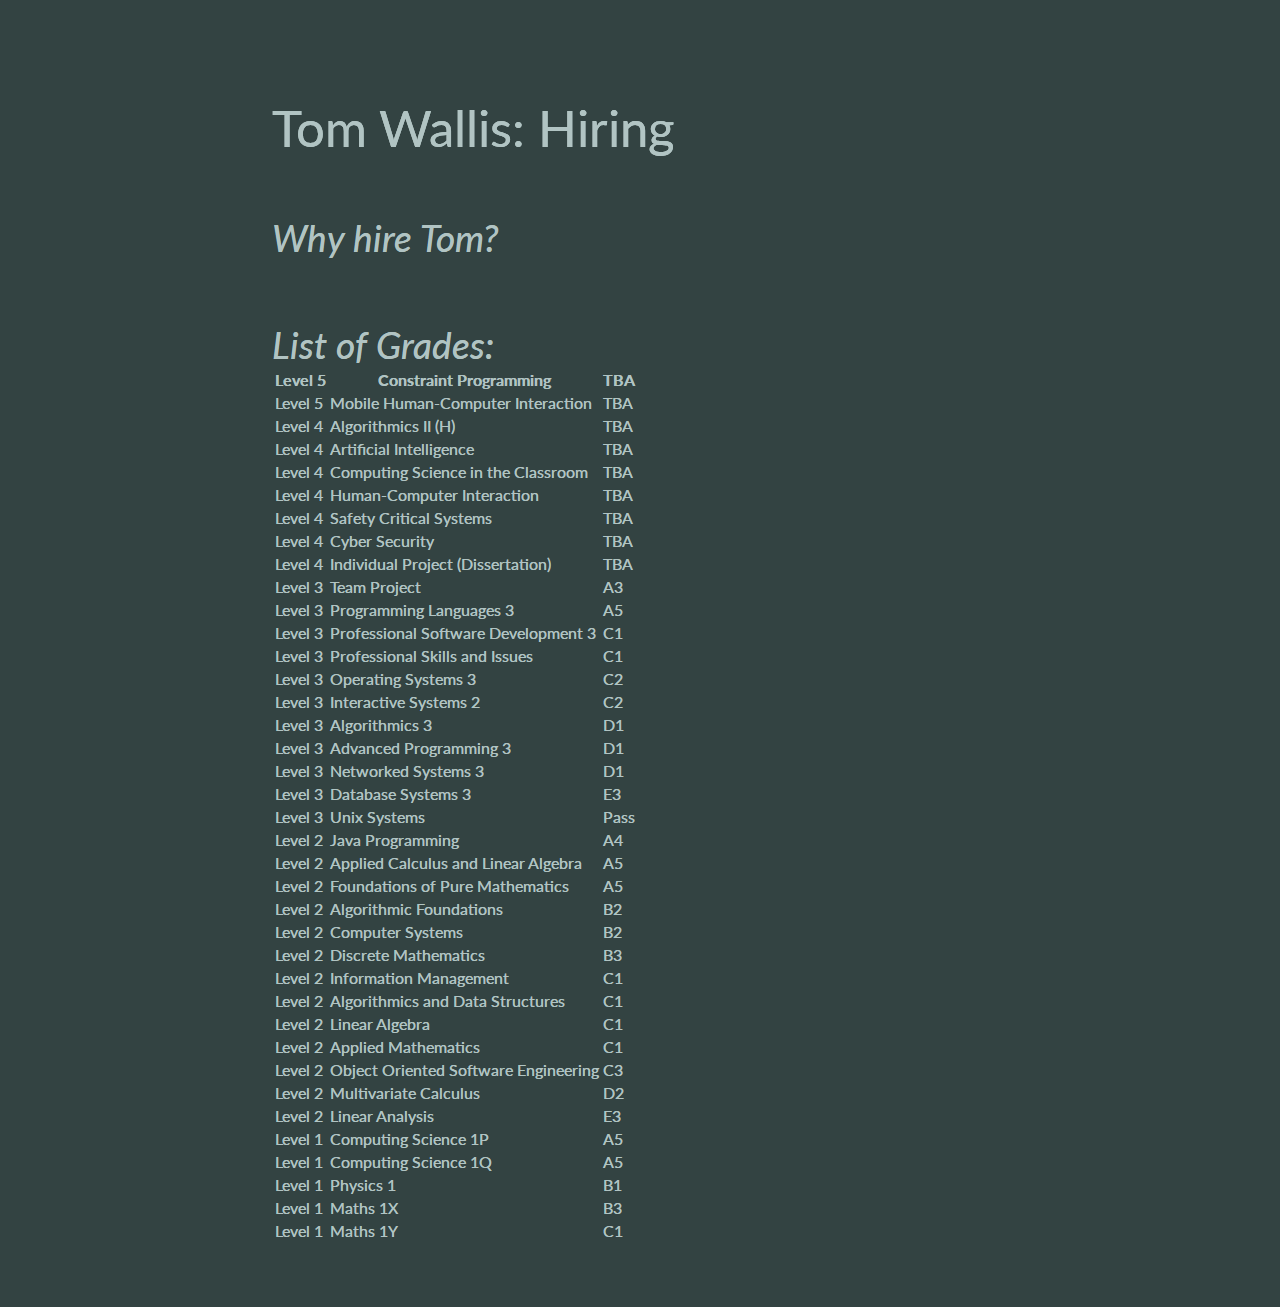
==== hiring.html @ 129db3c4 "Added basic hiring page" ====
<html>
	<head>
		<title>Tom Wallis: Hiring</title>
<link href='https://fonts.googleapis.com/css?family=Lato:400,300,400italic' rel='stylesheet' type='text/css'>
<link rel="stylesheet" type="text/css" href="cssagor.css"/>
	</head>
	<body>
		<h1>Tom Wallis: Hiring</h1>
		<h2>Why hire Tom?</h2>

		<h2>List of Grades:</h2>
<table>
  <tr>
    <th>Level 5</th>
    <th>Constraint Programming</th>
    <th>TBA</th>
  </tr>
  <tr>
    <td>Level 5</td>
    <td>Mobile Human-Computer Interaction</td>
    <td>TBA</td>
  </tr>
  <tr>
    <td>Level 4</td>
    <td>Algorithmics II (H)</td>
    <td>TBA</td>
  </tr>
  <tr>
    <td>Level 4</td>
    <td>Artificial Intelligence</td>
    <td>TBA</td>
  </tr>
  <tr>
    <td>Level 4</td>
    <td>Computing Science in the Classroom</td>
    <td>TBA</td>
  </tr>
  <tr>
    <td>Level 4</td>
    <td>Human-Computer Interaction</td>
    <td>TBA</td>
  </tr>
  <tr>
    <td>Level 4</td>
    <td>Safety Critical Systems</td>
    <td>TBA</td>
  </tr>
  <tr>
    <td>Level 4</td>
    <td>Cyber Security</td>
    <td>TBA</td>
  </tr>
  <tr>
    <td>Level 4</td>
    <td>Individual Project (Dissertation)</td>
    <td>TBA</td>
  </tr>
  <tr>
    <td>Level 3</td>
    <td>Team Project</td>
    <td>A3</td>
  </tr>
  <tr>
    <td>Level 3</td>
    <td>Programming Languages 3</td>
    <td>A5</td>
  </tr>
  <tr>
    <td>Level 3</td>
    <td>Professional Software Development 3</td>
    <td>C1</td>
  </tr>
  <tr>
    <td>Level 3</td>
    <td>Professional Skills and Issues</td>
    <td>C1</td>
  </tr>
  <tr>
    <td>Level 3</td>
    <td>Operating Systems 3</td>
    <td>C2</td>
  </tr>
  <tr>
    <td>Level 3</td>
    <td>Interactive Systems 2</td>
    <td>C2</td>
  </tr>
  <tr>
    <td>Level 3</td>
    <td>Algorithmics 3</td>
    <td>D1</td>
  </tr>
  <tr>
    <td>Level 3</td>
    <td>Advanced Programming 3</td>
    <td>D1</td>
  </tr>
  <tr>
    <td>Level 3</td>
    <td>Networked Systems 3</td>
    <td>D1</td>
  </tr>
  <tr>
    <td>Level 3</td>
    <td>Database Systems 3</td>
    <td>E3</td>
  </tr>
  <tr>
    <td>Level 3</td>
    <td>Unix Systems</td>
    <td>Pass</td>
  </tr>
  <tr>
    <td>Level 2</td>
    <td>Java Programming</td>
    <td>A4</td>
  </tr>
  <tr>
    <td>Level 2</td>
    <td>Applied Calculus and Linear Algebra</td>
    <td>A5</td>
  </tr>
  <tr>
    <td>Level 2</td>
    <td>Foundations of Pure Mathematics</td>
    <td>A5</td>
  </tr>
  <tr>
    <td>Level 2</td>
    <td>Algorithmic Foundations</td>
    <td>B2</td>
  </tr>
  <tr>
    <td>Level 2</td>
    <td>Computer Systems</td>
    <td>B2</td>
  </tr>
  <tr>
    <td>Level 2</td>
    <td>Discrete Mathematics</td>
    <td>B3</td>
  </tr>
  <tr>
    <td>Level 2</td>
    <td>Information Management</td>
    <td>C1</td>
  </tr>
  <tr>
    <td>Level 2</td>
    <td>Algorithmics and Data Structures</td>
    <td>C1</td>
  </tr>
  <tr>
    <td>Level 2</td>
    <td>Linear Algebra</td>
    <td>C1</td>
  </tr>
  <tr>
    <td>Level 2</td>
    <td>Applied Mathematics</td>
    <td>C1</td>
  </tr>
  <tr>
    <td>Level 2</td>
    <td>Object Oriented Software Engineering</td>
    <td>C3</td>
  </tr>
  <tr>
    <td>Level 2</td>
    <td>Multivariate Calculus</td>
    <td>D2</td>
  </tr>
  <tr>
    <td>Level 2</td>
    <td>Linear Analysis</td>
    <td>E3</td>
  </tr>
  <tr>
    <td>Level 1</td>
    <td>Computing Science 1P</td>
    <td>A5</td>
  </tr>
  <tr>
    <td>Level 1</td>
    <td>Computing Science 1Q</td>
    <td>A5</td>
  </tr>
  <tr>
    <td>Level 1</td>
    <td>Physics 1</td>
    <td>B1</td>
  </tr>
  <tr>
    <td>Level 1</td>
    <td>Maths 1X</td>
    <td>B3</td>
  </tr>
  <tr>
    <td>Level 1</td>
    <td>Maths 1Y</td>
    <td>C1</td>
  </tr>
</table>
	</body>
</html>
---- cssagor.css ----
body {
	font-weight: normal;
	font-style: normal;
	text-shadow: 0px 0px;
	margin-top: 67px;
	margin-left: 5%;
	background-color: #334342;
	color: #b1c4c3;
	text-align: left;
  box-sizing: border-box;
	font-size: 1em;
	font-family: "Lato", "et-book", Helvetica, sans-serif;
  line-height: 1.4;
  width: 48em;
  margin: 4em auto;
  max-width: 100%;
  padding-left: 1em;
  padding-right: 1em
}

a:link {color: #b1c4c3; text-decoration: underline}
a:visited {color: #b1c4c3; text-decoration: none}
a:active {color: #b1c4c3; text-decoration: none}
a:hover {color: #d3dddd;}

p {
	color: #85a2a0;
	font-size: 15px;
}

li {
	list-style: none;
	line-height: 1.5em;
}

.descriptor {
	font-weight: 400;
}

h1 {
	font-weight: 300;
}

* {
  margin: 0
}

html {
  -webkit-font-smoothing: antialiased;
  -moz-osx-font-smoothing: grayscale;
  text-rendering: optimizeLegibility;
}

@media (max-width: 786px) {
  html {
    font-size: 1em
  }

  body {
    margin: 2em auto
  }
}

@media (min-width: 786px) {
	hr {
		width: 40em;
		align: center;
	}
}

*, *:after, *:before, input {
  font-family: inherit;
  box-sizing: inherit
}

h1, h2 {
  font-weight: 400;
  line-height: 1.2;
  margin-top: 2em;
  margin-bottom: 0
}

h1 {
  font-size: 3.2em;
  line-height: 1;
  margin-top: 2em;
  margin-bottom: .5em
}

@media (max-width: 786px) {
  h1 {
    margin-top: 0
  }
}

h2 {
  font-style: italic;
  font-size: 2.3em;
  margin-top: 1.7em;
}

p, ol, dl, ul, li {
  font-size: 18px;
  margin-top: 1.3em;
  margin-bottom: 1.3em;
}
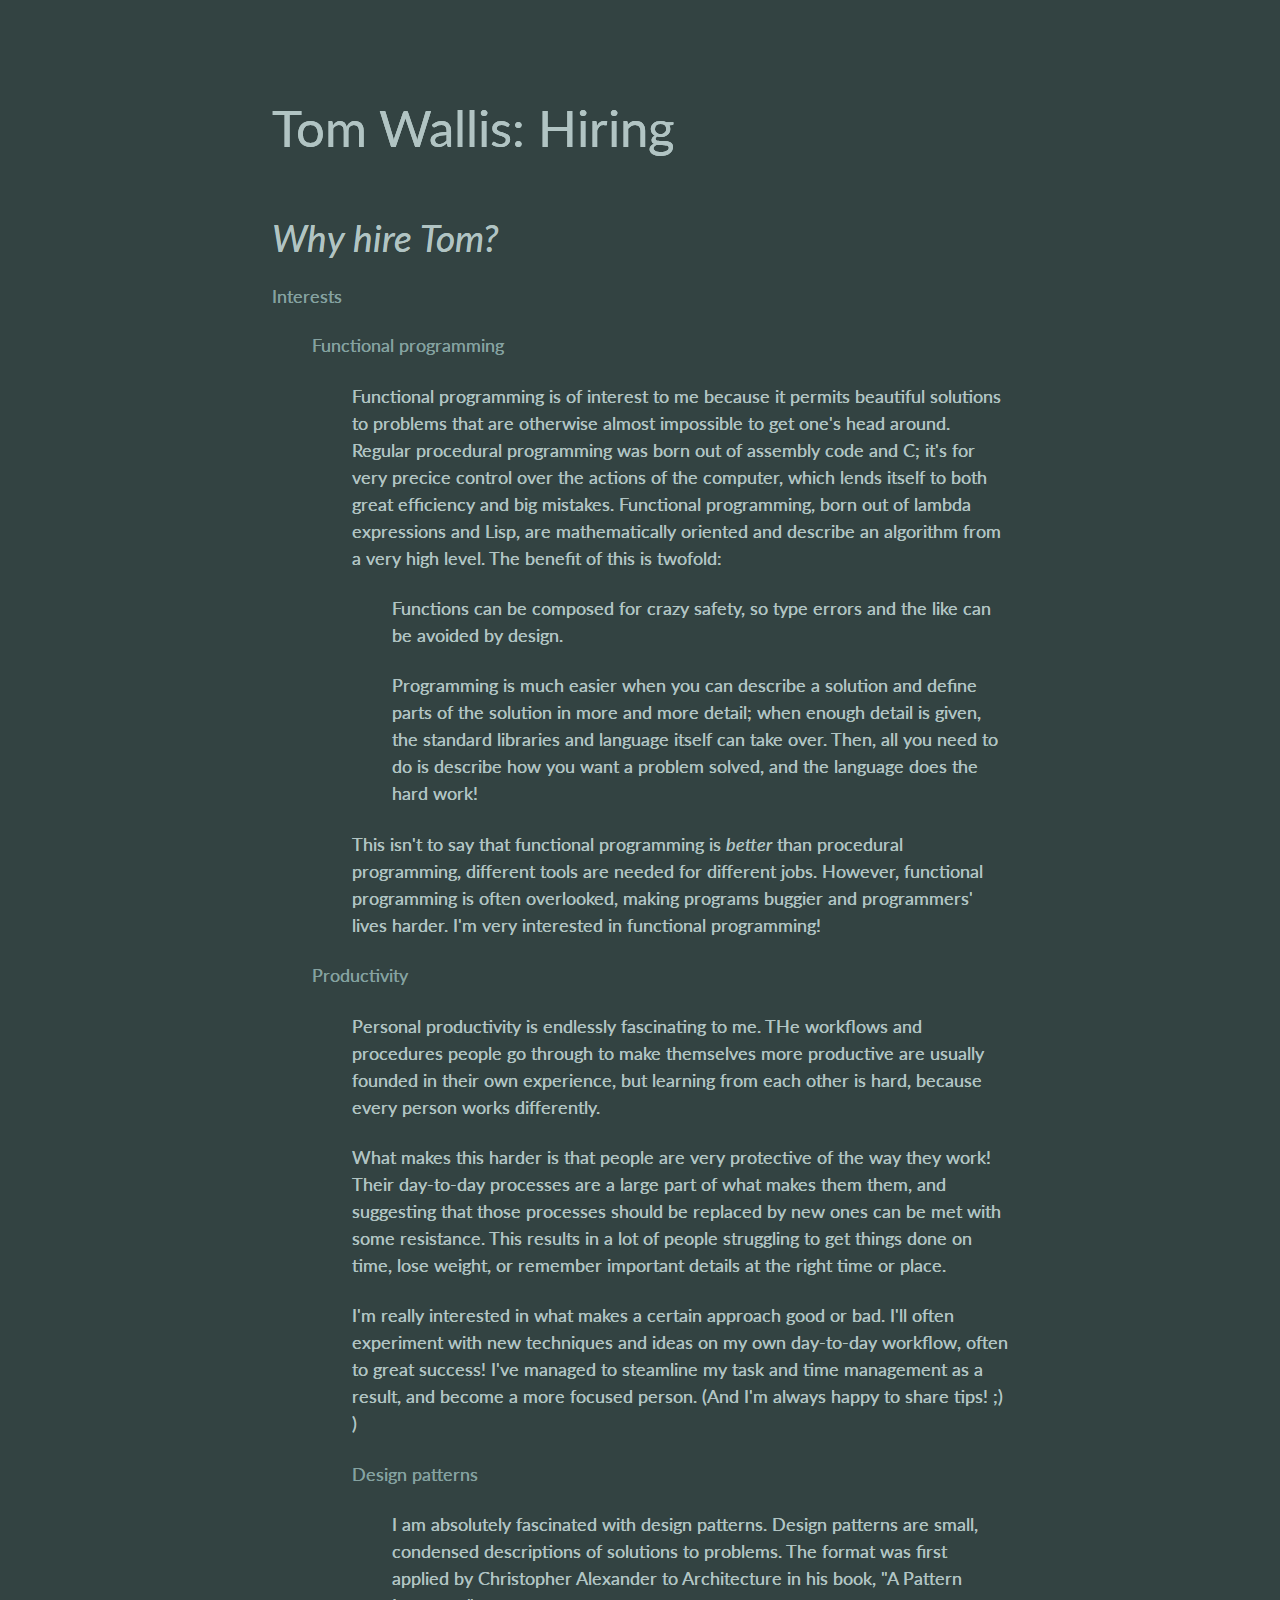
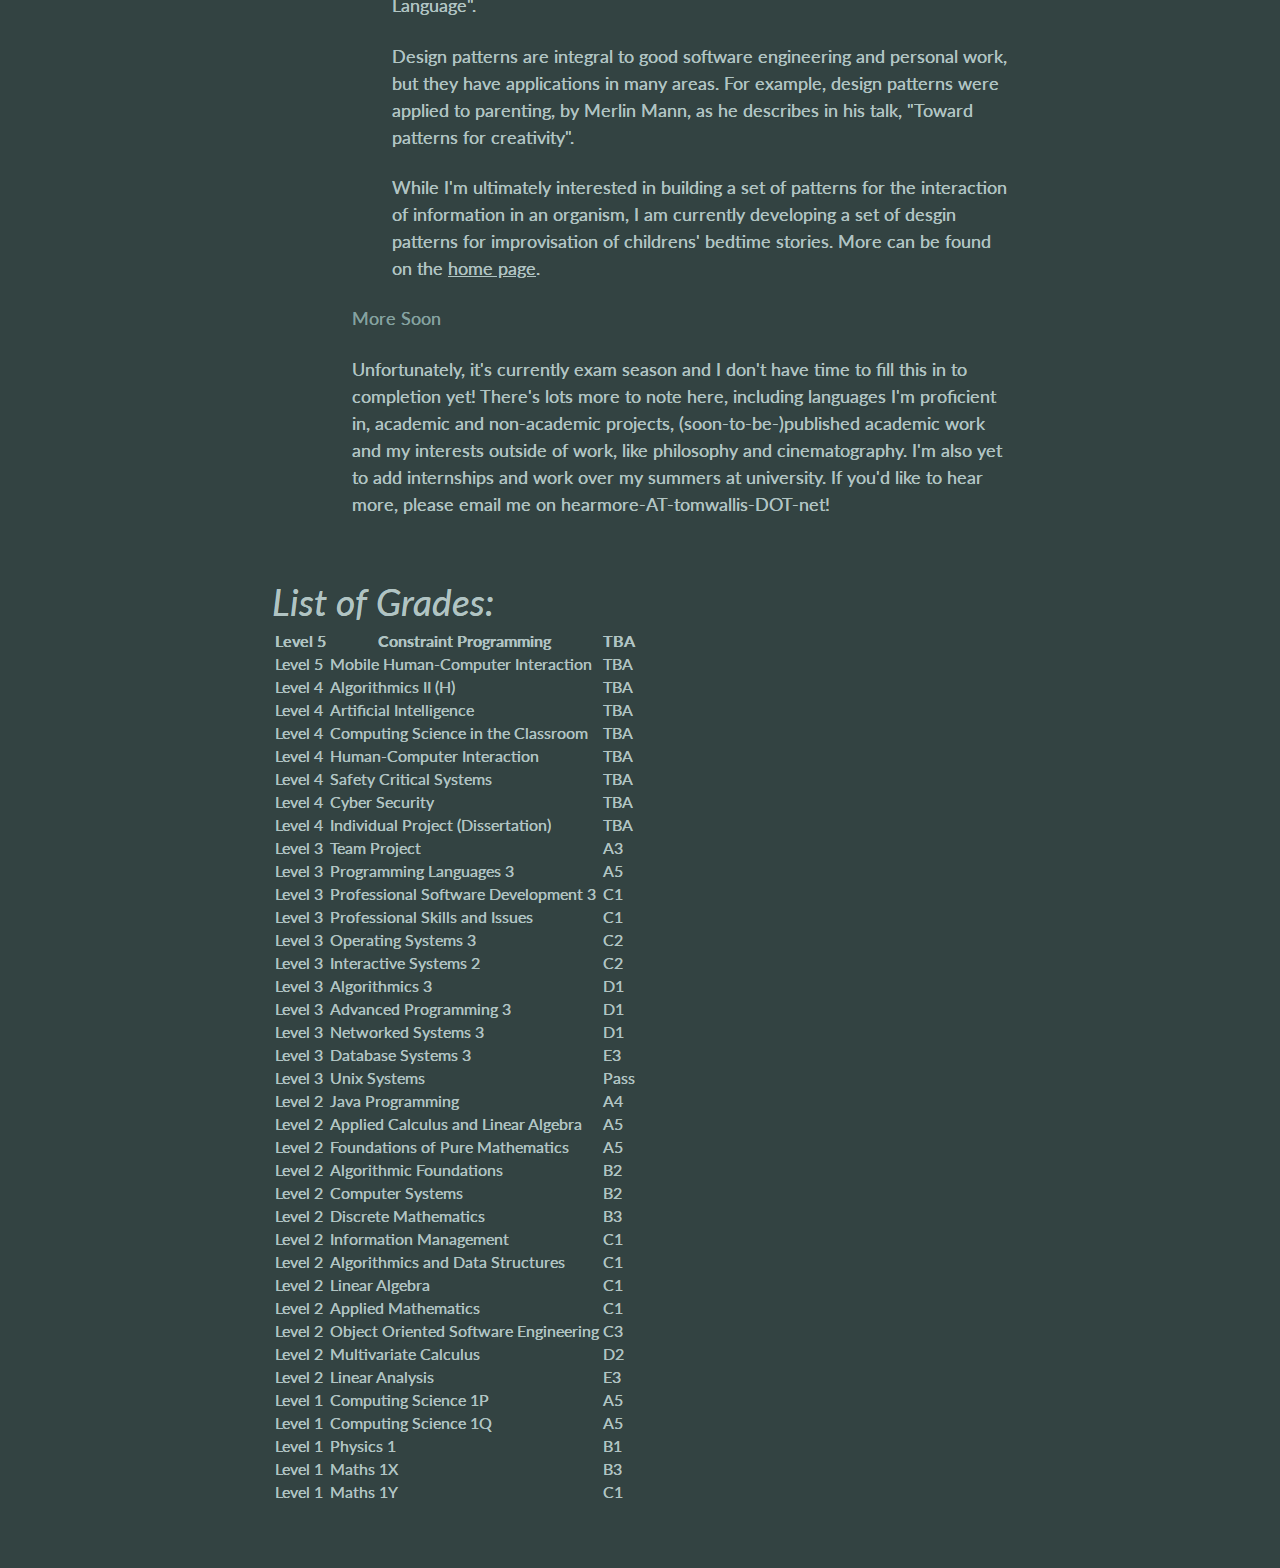
==== commit e4447f32: "Filled out hiring page, link to cv and hiring page" ====
--- a/hiring.html
+++ b/hiring.html
@@ -7,9 +7,49 @@
 	<body>
 		<h1>Tom Wallis: Hiring</h1>
 		<h2>Why hire Tom?</h2>
-
+		<p class="category">Interests</p>
+		<ul>
+			<li>
+			<p class="descriptor">Functional programming</p>
+			<ul><li>Functional programming is of interest to me because it permits beautiful solutions to problems that are otherwise almost impossible to get one's head around. <br/>Regular procedural programming was born out of assembly code and C; it's for very precice control over the actions of the computer, which lends itself to both great efficiency and big mistakes. Functional programming, born out of lambda expressions and Lisp, are mathematically oriented and describe an algorithm from a very high level. The benefit of this is twofold:</li>
+				<li><ol>
+					<li>Functions can be composed for crazy safety, so type errors and the like can be avoided by design.</li>
+					<li>Programming is much easier when you can describe a solution and define parts of the solution in more and more detail; when enough detail is given, the standard libraries and language itself can take over. Then, all you need to do is describe how you want a problem solved, and the language does the hard work!</li>
+				</ol></li>
+				<li>This isn't to say that functional programming is <i>better</i> than procedural programming, different tools are needed for different jobs. However, functional programming is often overlooked, making programs buggier and programmers' lives harder. I'm very interested in functional programming!</li>
+			</ul>
+			</li>
+			<li>
+			<p class="descriptor">Productivity</p>
+			<ul>
+				<li>Personal productivity is endlessly fascinating to me. THe workflows and procedures people go through to make themselves more productive are usually founded in their own experience, but learning from each other is hard, because every person works differently. </li>
+				<li>What makes this harder is that people are very protective of the way they work! Their day-to-day processes are a large part of what makes them them, and suggesting that those processes should be replaced by new ones can be met with some resistance. This results in a lot of people struggling to get things done on time, lose weight, or remember important details at the right time or place.</li>
+				<li>I'm really interested in what makes a certain approach good or bad. I'll often experiment with new techniques and ideas on my own day-to-day workflow, often to great success! I've managed to steamline my task and time management as a result, and become a more focused person. (And I'm always happy to share tips! ;) )</li>
+			</ul>
+			</li>
+			<li>
+			<ul>
+				<li>
+				<p class="descriptor">Design patterns</p>
+				</li>
+				<li>
+				<ul>
+					<li>I am absolutely fascinated with design patterns. Design patterns are small, condensed descriptions of solutions to problems. The format was first applied by Christopher Alexander to Architecture in his book, "A Pattern Language".</li>
+					<li>Design patterns are integral to good software engineering and personal work, but they have applications in many areas. For example, design patterns were applied to parenting, by Merlin Mann, as he describes in his talk, "Toward patterns for creativity".</li>
+					<li>While I'm ultimately interested in building a set of patterns for the interaction of information in an organism, I am currently developing a set of desgin patterns for improvisation of childrens' bedtime stories. More can be found on the <a href="http://tomwallis.net/">home page</a>.</li>
+				</ul>
+			</ul>
+			</li>
+			<li>
+			<ul>
+				<li><p class="descriptor">More Soon</p></li>
+				<li>Unfortunately, it's currently exam season and I don't have time to fill this in to completion yet! There's lots more to note here, including languages I'm proficient in, academic and non-academic projects, (soon-to-be-)published academic work and my interests outside of work, like philosophy and cinematography. I'm also yet to add internships and work over my summers at university. If you'd like to hear more, please email me on hearmore-AT-tomwallis-DOT-net!</li>
+			</ul>
+			</li>
+		</ul>
 		<h2>List of Grades:</h2>
 <table>
+	<tr><td></td></tr>
   <tr>
     <th>Level 5</th>
     <th>Constraint Programming</th>
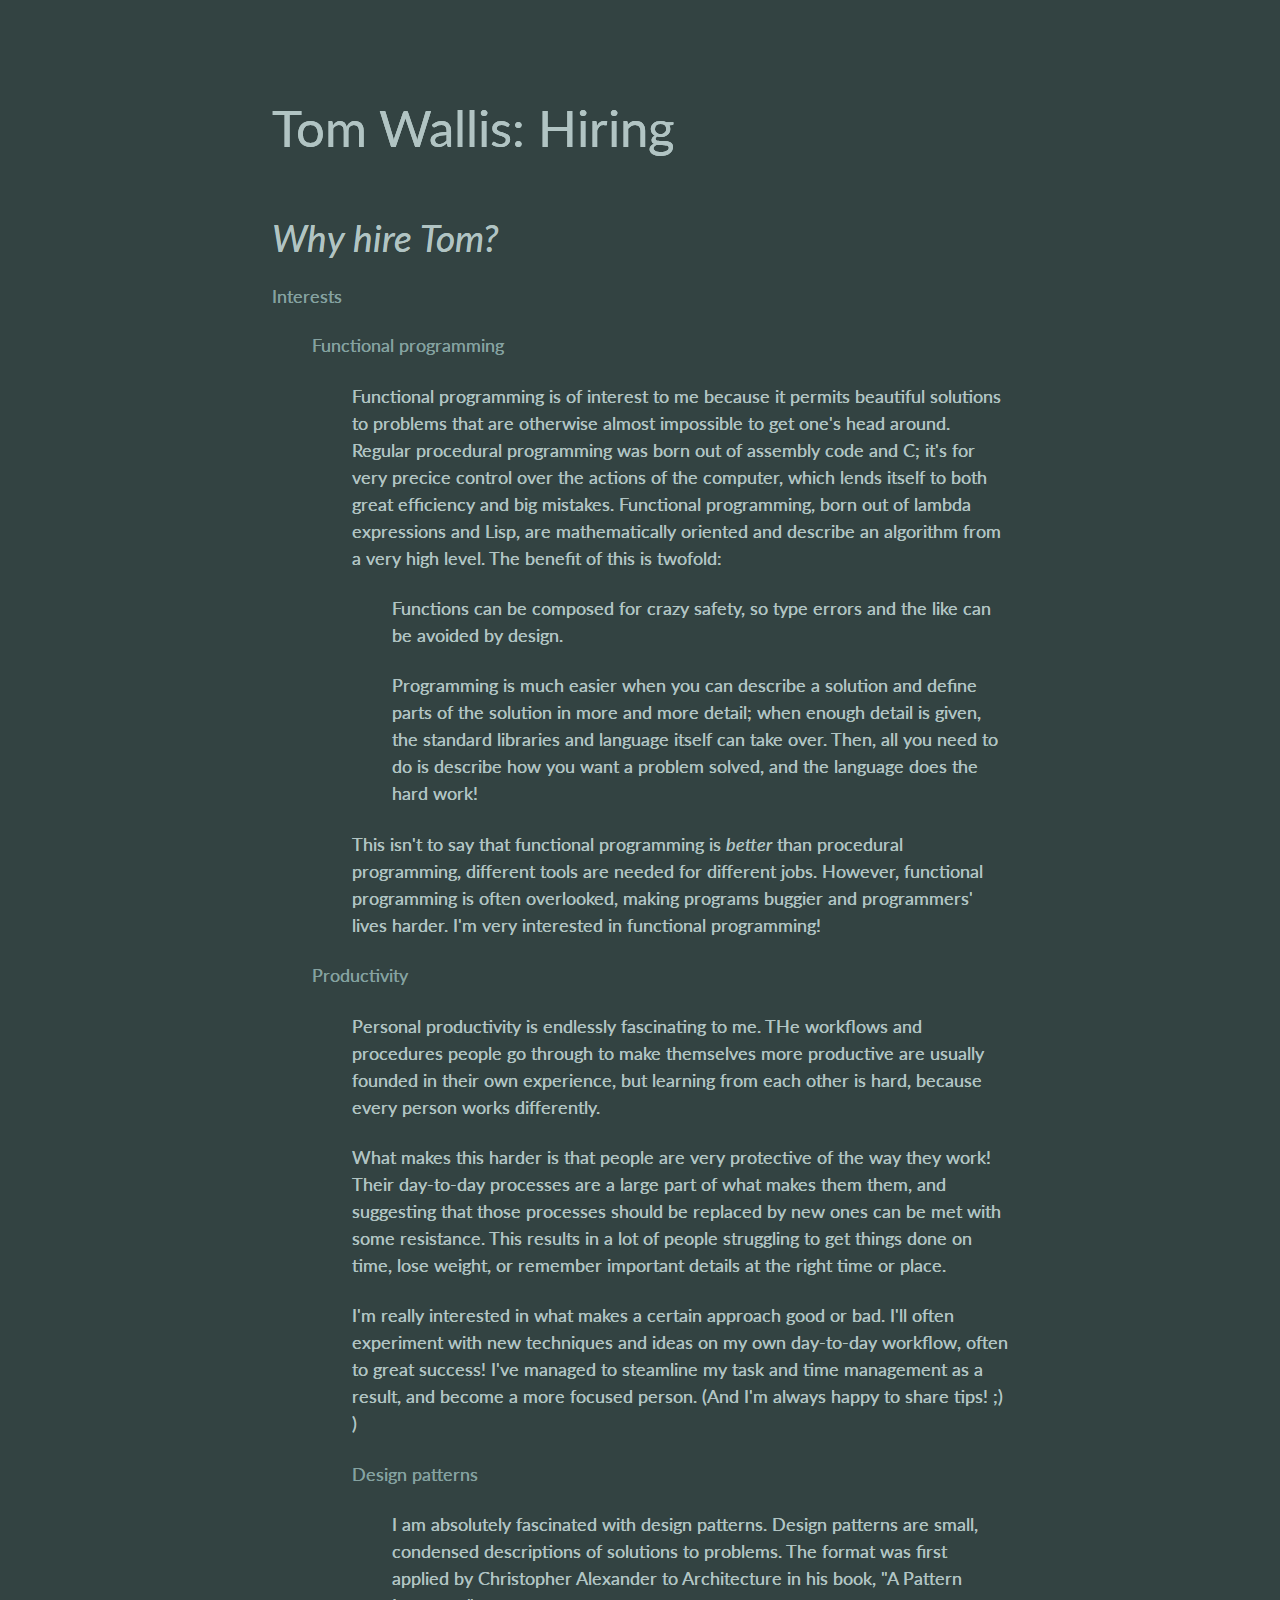
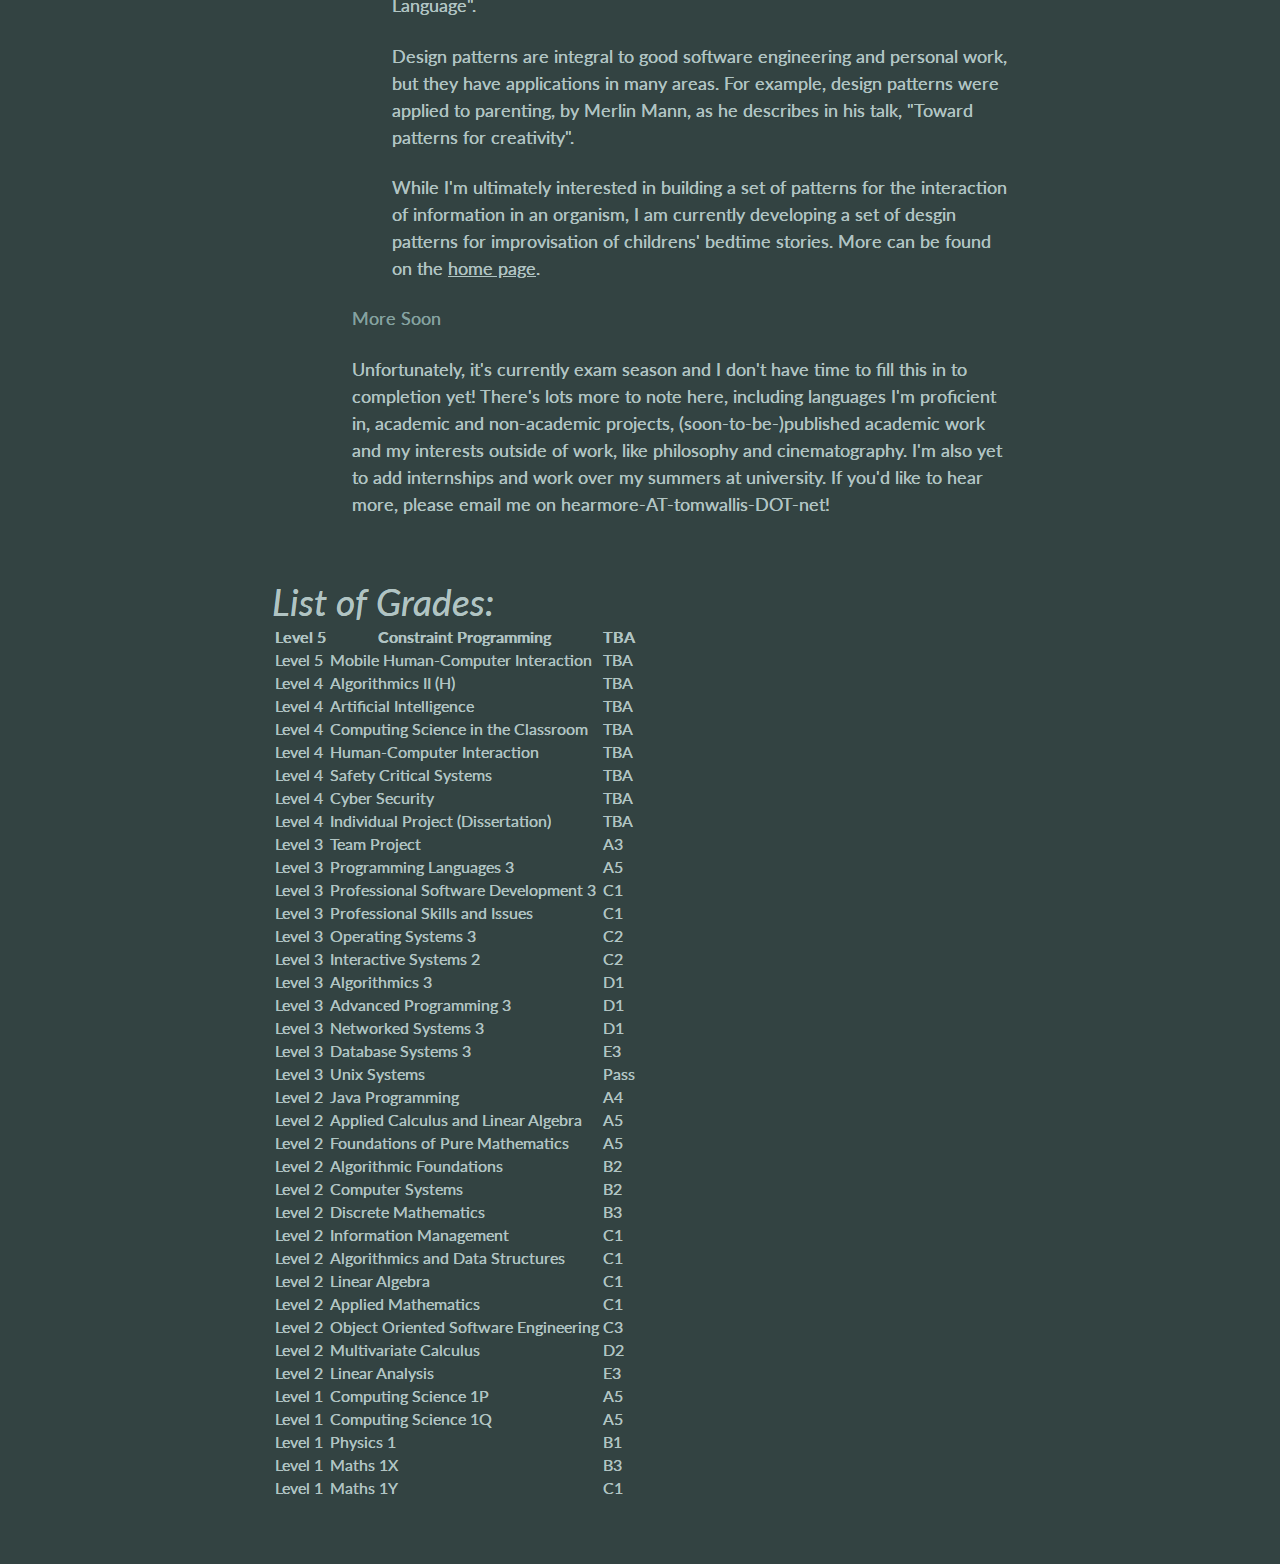
==== commit 1c6bb124: "Fixing bad list items" ====
--- a/hiring.html
+++ b/hiring.html
@@ -40,6 +40,8 @@
 				</ul>
 			</ul>
 			</li>
+		</ul>
+		<ul>
 			<li>
 			<ul>
 				<li><p class="descriptor">More Soon</p></li>
@@ -48,198 +50,197 @@
 			</li>
 		</ul>
 		<h2>List of Grades:</h2>
-<table>
-	<tr><td></td></tr>
-  <tr>
-    <th>Level 5</th>
-    <th>Constraint Programming</th>
-    <th>TBA</th>
-  </tr>
-  <tr>
-    <td>Level 5</td>
-    <td>Mobile Human-Computer Interaction</td>
-    <td>TBA</td>
-  </tr>
-  <tr>
-    <td>Level 4</td>
-    <td>Algorithmics II (H)</td>
-    <td>TBA</td>
-  </tr>
-  <tr>
-    <td>Level 4</td>
-    <td>Artificial Intelligence</td>
-    <td>TBA</td>
-  </tr>
-  <tr>
-    <td>Level 4</td>
-    <td>Computing Science in the Classroom</td>
-    <td>TBA</td>
-  </tr>
-  <tr>
-    <td>Level 4</td>
-    <td>Human-Computer Interaction</td>
-    <td>TBA</td>
-  </tr>
-  <tr>
-    <td>Level 4</td>
-    <td>Safety Critical Systems</td>
-    <td>TBA</td>
-  </tr>
-  <tr>
-    <td>Level 4</td>
-    <td>Cyber Security</td>
-    <td>TBA</td>
-  </tr>
-  <tr>
-    <td>Level 4</td>
-    <td>Individual Project (Dissertation)</td>
-    <td>TBA</td>
-  </tr>
-  <tr>
-    <td>Level 3</td>
-    <td>Team Project</td>
-    <td>A3</td>
-  </tr>
-  <tr>
-    <td>Level 3</td>
-    <td>Programming Languages 3</td>
-    <td>A5</td>
-  </tr>
-  <tr>
-    <td>Level 3</td>
-    <td>Professional Software Development 3</td>
-    <td>C1</td>
-  </tr>
-  <tr>
-    <td>Level 3</td>
-    <td>Professional Skills and Issues</td>
-    <td>C1</td>
-  </tr>
-  <tr>
-    <td>Level 3</td>
-    <td>Operating Systems 3</td>
-    <td>C2</td>
-  </tr>
-  <tr>
-    <td>Level 3</td>
-    <td>Interactive Systems 2</td>
-    <td>C2</td>
-  </tr>
-  <tr>
-    <td>Level 3</td>
-    <td>Algorithmics 3</td>
-    <td>D1</td>
-  </tr>
-  <tr>
-    <td>Level 3</td>
-    <td>Advanced Programming 3</td>
-    <td>D1</td>
-  </tr>
-  <tr>
-    <td>Level 3</td>
-    <td>Networked Systems 3</td>
-    <td>D1</td>
-  </tr>
-  <tr>
-    <td>Level 3</td>
-    <td>Database Systems 3</td>
-    <td>E3</td>
-  </tr>
-  <tr>
-    <td>Level 3</td>
-    <td>Unix Systems</td>
-    <td>Pass</td>
-  </tr>
-  <tr>
-    <td>Level 2</td>
-    <td>Java Programming</td>
-    <td>A4</td>
-  </tr>
-  <tr>
-    <td>Level 2</td>
-    <td>Applied Calculus and Linear Algebra</td>
-    <td>A5</td>
-  </tr>
-  <tr>
-    <td>Level 2</td>
-    <td>Foundations of Pure Mathematics</td>
-    <td>A5</td>
-  </tr>
-  <tr>
-    <td>Level 2</td>
-    <td>Algorithmic Foundations</td>
-    <td>B2</td>
-  </tr>
-  <tr>
-    <td>Level 2</td>
-    <td>Computer Systems</td>
-    <td>B2</td>
-  </tr>
-  <tr>
-    <td>Level 2</td>
-    <td>Discrete Mathematics</td>
-    <td>B3</td>
-  </tr>
-  <tr>
-    <td>Level 2</td>
-    <td>Information Management</td>
-    <td>C1</td>
-  </tr>
-  <tr>
-    <td>Level 2</td>
-    <td>Algorithmics and Data Structures</td>
-    <td>C1</td>
-  </tr>
-  <tr>
-    <td>Level 2</td>
-    <td>Linear Algebra</td>
-    <td>C1</td>
-  </tr>
-  <tr>
-    <td>Level 2</td>
-    <td>Applied Mathematics</td>
-    <td>C1</td>
-  </tr>
-  <tr>
-    <td>Level 2</td>
-    <td>Object Oriented Software Engineering</td>
-    <td>C3</td>
-  </tr>
-  <tr>
-    <td>Level 2</td>
-    <td>Multivariate Calculus</td>
-    <td>D2</td>
-  </tr>
-  <tr>
-    <td>Level 2</td>
-    <td>Linear Analysis</td>
-    <td>E3</td>
-  </tr>
-  <tr>
-    <td>Level 1</td>
-    <td>Computing Science 1P</td>
-    <td>A5</td>
-  </tr>
-  <tr>
-    <td>Level 1</td>
-    <td>Computing Science 1Q</td>
-    <td>A5</td>
-  </tr>
-  <tr>
-    <td>Level 1</td>
-    <td>Physics 1</td>
-    <td>B1</td>
-  </tr>
-  <tr>
-    <td>Level 1</td>
-    <td>Maths 1X</td>
-    <td>B3</td>
-  </tr>
-  <tr>
-    <td>Level 1</td>
-    <td>Maths 1Y</td>
-    <td>C1</td>
-  </tr>
-</table>
+			<table>
+				<tr>
+					<th>Level 5</th>
+					<th>Constraint Programming</th>
+					<th>TBA</th>
+				</tr>
+				<tr>
+					<td>Level 5</td>
+					<td>Mobile Human-Computer Interaction</td>
+					<td>TBA</td>
+				</tr>
+				<tr>
+					<td>Level 4</td>
+					<td>Algorithmics II (H)</td>
+					<td>TBA</td>
+				</tr>
+				<tr>
+					<td>Level 4</td>
+					<td>Artificial Intelligence</td>
+					<td>TBA</td>
+				</tr>
+				<tr>
+					<td>Level 4</td>
+					<td>Computing Science in the Classroom</td>
+					<td>TBA</td>
+				</tr>
+				<tr>
+					<td>Level 4</td>
+					<td>Human-Computer Interaction</td>
+					<td>TBA</td>
+				</tr>
+				<tr>
+					<td>Level 4</td>
+					<td>Safety Critical Systems</td>
+					<td>TBA</td>
+				</tr>
+				<tr>
+					<td>Level 4</td>
+					<td>Cyber Security</td>
+					<td>TBA</td>
+				</tr>
+				<tr>
+					<td>Level 4</td>
+					<td>Individual Project (Dissertation)</td>
+					<td>TBA</td>
+				</tr>
+				<tr>
+					<td>Level 3</td>
+					<td>Team Project</td>
+					<td>A3</td>
+				</tr>
+				<tr>
+					<td>Level 3</td>
+					<td>Programming Languages 3</td>
+					<td>A5</td>
+				</tr>
+				<tr>
+					<td>Level 3</td>
+					<td>Professional Software Development 3</td>
+					<td>C1</td>
+				</tr>
+				<tr>
+					<td>Level 3</td>
+					<td>Professional Skills and Issues</td>
+					<td>C1</td>
+				</tr>
+				<tr>
+					<td>Level 3</td>
+					<td>Operating Systems 3</td>
+					<td>C2</td>
+				</tr>
+				<tr>
+					<td>Level 3</td>
+					<td>Interactive Systems 2</td>
+					<td>C2</td>
+				</tr>
+				<tr>
+					<td>Level 3</td>
+					<td>Algorithmics 3</td>
+					<td>D1</td>
+				</tr>
+				<tr>
+					<td>Level 3</td>
+					<td>Advanced Programming 3</td>
+					<td>D1</td>
+				</tr>
+				<tr>
+					<td>Level 3</td>
+					<td>Networked Systems 3</td>
+					<td>D1</td>
+				</tr>
+				<tr>
+					<td>Level 3</td>
+					<td>Database Systems 3</td>
+					<td>E3</td>
+				</tr>
+				<tr>
+					<td>Level 3</td>
+					<td>Unix Systems</td>
+					<td>Pass</td>
+				</tr>
+				<tr>
+					<td>Level 2</td>
+					<td>Java Programming</td>
+					<td>A4</td>
+				</tr>
+				<tr>
+					<td>Level 2</td>
+					<td>Applied Calculus and Linear Algebra</td>
+					<td>A5</td>
+				</tr>
+				<tr>
+					<td>Level 2</td>
+					<td>Foundations of Pure Mathematics</td>
+					<td>A5</td>
+				</tr>
+				<tr>
+					<td>Level 2</td>
+					<td>Algorithmic Foundations</td>
+					<td>B2</td>
+				</tr>
+				<tr>
+					<td>Level 2</td>
+					<td>Computer Systems</td>
+					<td>B2</td>
+				</tr>
+				<tr>
+					<td>Level 2</td>
+					<td>Discrete Mathematics</td>
+					<td>B3</td>
+				</tr>
+				<tr>
+					<td>Level 2</td>
+					<td>Information Management</td>
+					<td>C1</td>
+				</tr>
+				<tr>
+					<td>Level 2</td>
+					<td>Algorithmics and Data Structures</td>
+					<td>C1</td>
+				</tr>
+				<tr>
+					<td>Level 2</td>
+					<td>Linear Algebra</td>
+					<td>C1</td>
+				</tr>
+				<tr>
+					<td>Level 2</td>
+					<td>Applied Mathematics</td>
+					<td>C1</td>
+				</tr>
+				<tr>
+					<td>Level 2</td>
+					<td>Object Oriented Software Engineering</td>
+					<td>C3</td>
+				</tr>
+				<tr>
+					<td>Level 2</td>
+					<td>Multivariate Calculus</td>
+					<td>D2</td>
+				</tr>
+				<tr>
+					<td>Level 2</td>
+					<td>Linear Analysis</td>
+					<td>E3</td>
+				</tr>
+				<tr>
+					<td>Level 1</td>
+					<td>Computing Science 1P</td>
+					<td>A5</td>
+				</tr>
+				<tr>
+					<td>Level 1</td>
+					<td>Computing Science 1Q</td>
+					<td>A5</td>
+				</tr>
+				<tr>
+					<td>Level 1</td>
+					<td>Physics 1</td>
+					<td>B1</td>
+				</tr>
+				<tr>
+					<td>Level 1</td>
+					<td>Maths 1X</td>
+					<td>B3</td>
+				</tr>
+				<tr>
+					<td>Level 1</td>
+					<td>Maths 1Y</td>
+					<td>C1</td>
+				</tr>
+			</table>
 	</body>
 </html>
